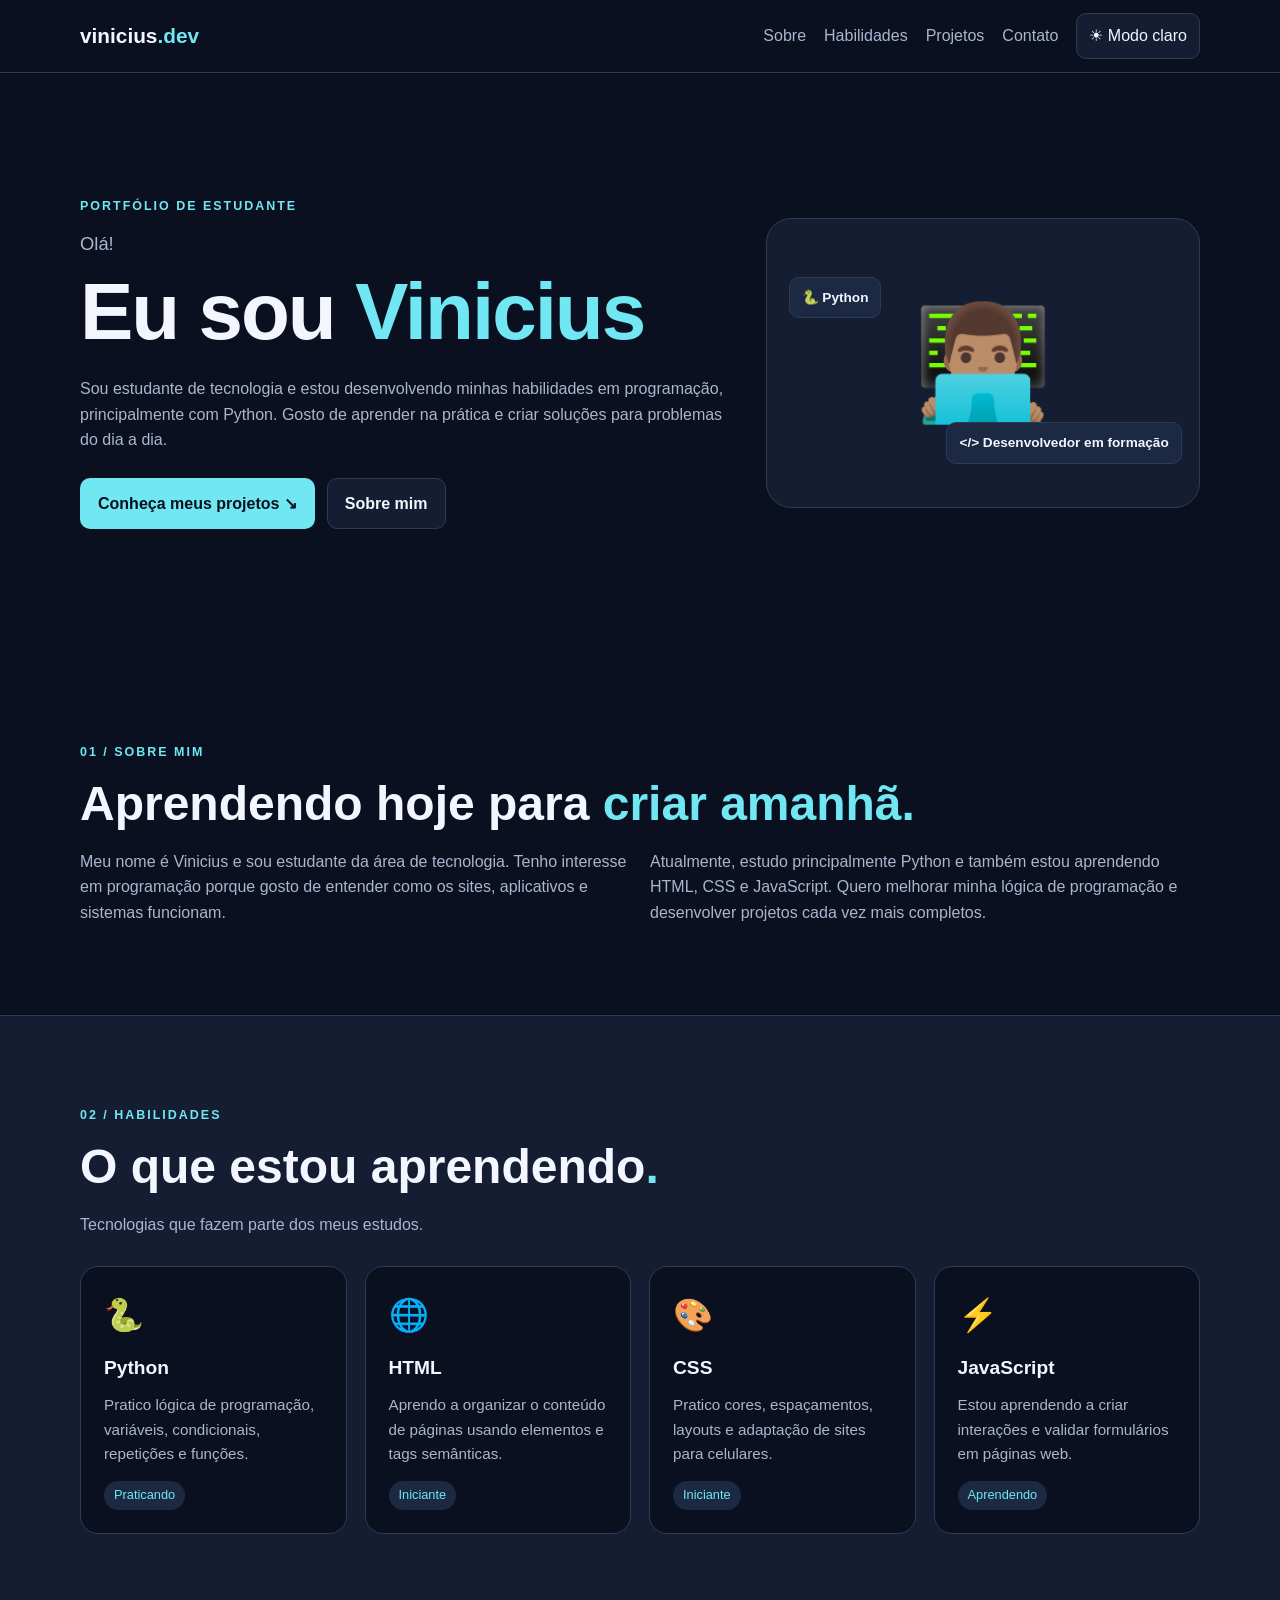
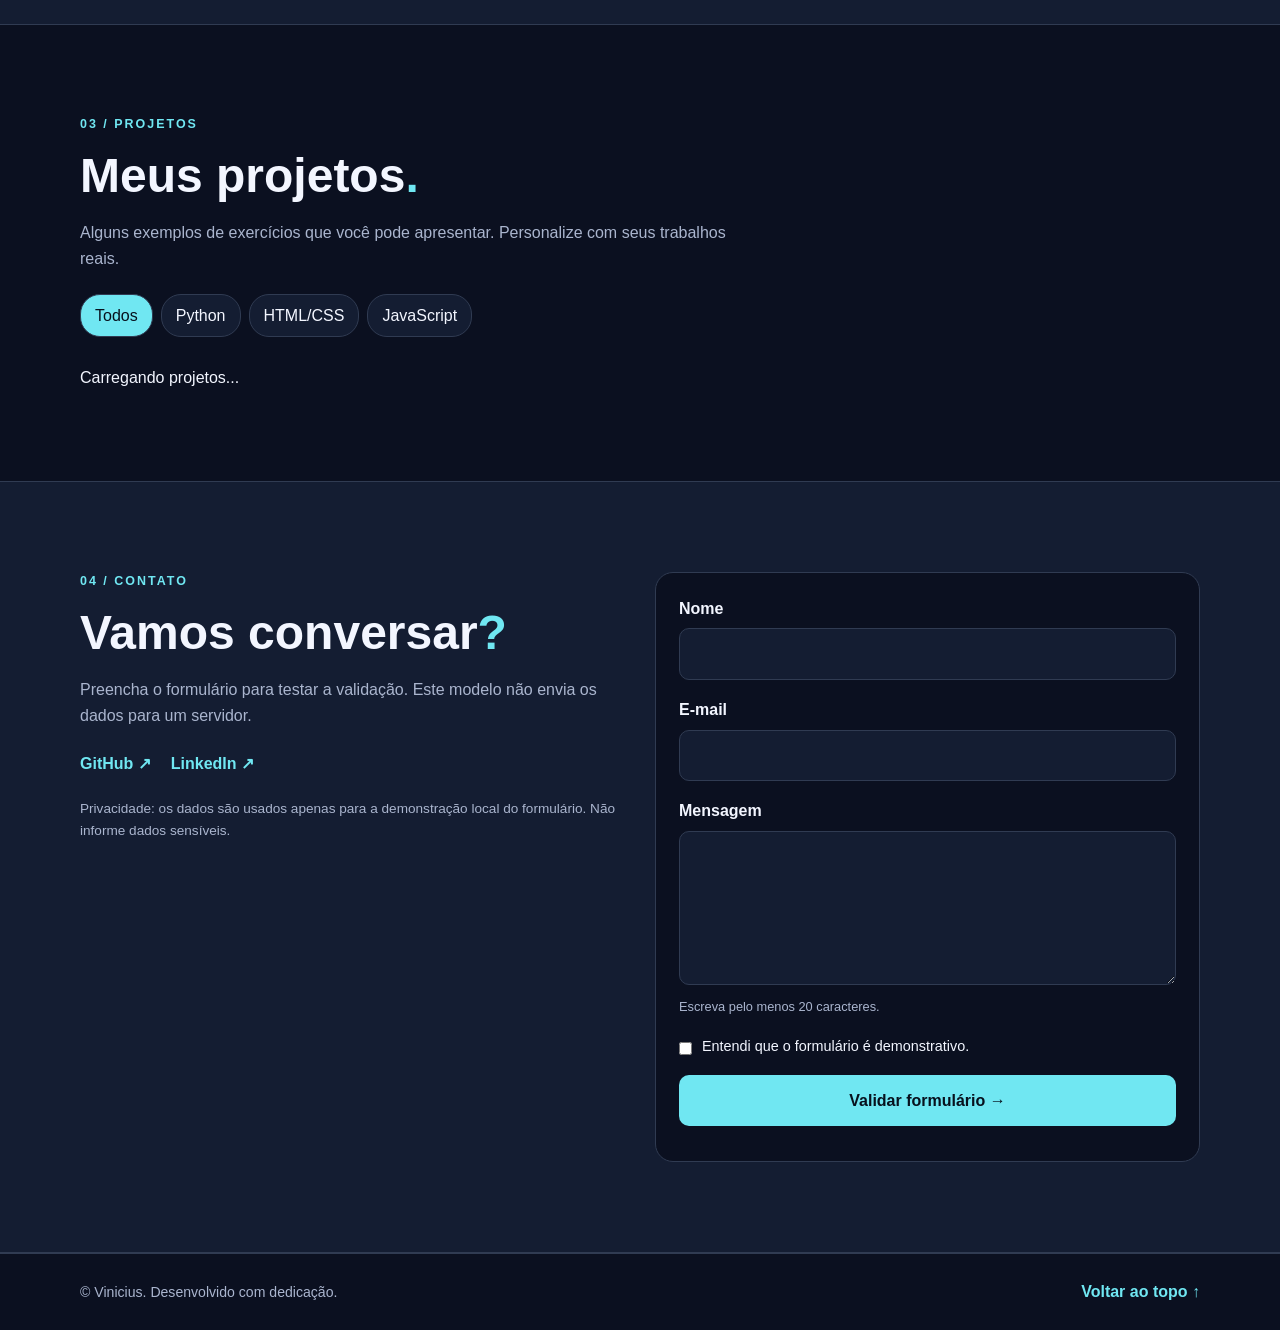
==== portifolio/portfolio/index.html @ c6e88396 "Add files via upload" ====
<!DOCTYPE html>
<html lang="pt-BR">
<head>
    <meta charset="UTF-8">
    <meta name="viewport" content="width=device-width, initial-scale=1.0">
    <title>Vinicius | Portfólio</title>

    <link rel="stylesheet" href="css/style.css">
    <script src="js/script.js" defer></script>
</head>

<body>
    <a class="pular-conteudo" href="#conteudo">
        Pular para o conteúdo
    </a>

    <header class="cabecalho" id="topo">
        <nav class="container navegacao" aria-label="Menu principal">
            <a class="logo" href="#inicio">vinicius<span>.dev</span></a>

            <button class="botao-menu" id="botao-menu"
                type="button" aria-label="Abrir menu"
                aria-controls="links-menu" aria-expanded="false">
                ☰
            </button>

            <div class="links-menu" id="links-menu">
                <a href="#sobre">Sobre</a>
                <a href="#habilidades">Habilidades</a>
                <a href="#projetos">Projetos</a>
                <a href="#contato">Contato</a>

                <button class="botao-tema" id="botao-tema"
                    type="button" aria-label="Ativar modo claro">
                    ☀ <span id="texto-tema">Modo claro</span>
                </button>
            </div>
        </nav>
    </header>

    <main id="conteudo">

        <section class="hero container" id="inicio">
            <div class="hero-texto">
                <p class="sobretitulo">PORTFÓLIO DE ESTUDANTE</p>

                <p class="saudacao" id="saudacao">Olá!</p>

                <h1>Eu sou <span>Vinicius</span></h1>

                <p class="descricao">
                    Sou estudante de tecnologia e estou desenvolvendo
                    minhas habilidades em programação, principalmente
                    com Python. Gosto de aprender na prática e criar
                    soluções para problemas do dia a dia.
                </p>

                <div class="botoes">
                    <a href="#projetos" class="botao botao-principal">
                        Conheça meus projetos ↘
                    </a>

                    <a href="#sobre" class="botao botao-secundario">
                        Sobre mim
                    </a>
                </div>
            </div>

            <div class="avatar">
                <div class="avatar-icone" role="img"
                    aria-label="Ilustração de estudante de programação">
                    👨🏽‍💻
                </div>

                <span class="etiqueta">🐍 Python</span>
                <span class="etiqueta etiqueta-segunda">
                    &lt;/&gt; Desenvolvedor em formação
                </span>
            </div>
        </section>

        <section class="secao container" id="sobre">
            <p class="sobretitulo">01 / SOBRE MIM</p>

            <h2>Aprendendo hoje para <span>criar amanhã.</span></h2>

            <div class="sobre-texto">
                <p>
                    Meu nome é Vinicius e sou estudante da área
                    de tecnologia. Tenho interesse em programação
                    porque gosto de entender como os sites,
                    aplicativos e sistemas funcionam.
                </p>

                <p>
                    Atualmente, estudo principalmente Python e
                    também estou aprendendo HTML, CSS e JavaScript.
                    Quero melhorar minha lógica de programação e
                    desenvolver projetos cada vez mais completos.
                </p>
            </div>
        </section>

        <section class="secao secao-fundo" id="habilidades">
            <div class="container">
                <p class="sobretitulo">02 / HABILIDADES</p>

                <h2>O que estou aprendendo<span>.</span></h2>

                <p class="descricao">
                    Tecnologias que fazem parte dos meus estudos.
                </p>

                <div class="habilidades-grade">

                    <article class="cartao">
                        <div class="icone">🐍</div>
                        <h3>Python</h3>
                        <p>
                            Pratico lógica de programação, variáveis,
                            condicionais, repetições e funções.
                        </p>
                        <span class="nivel">Praticando</span>
                    </article>

                    <article class="cartao">
                        <div class="icone">🌐</div>
                        <h3>HTML</h3>
                        <p>
                            Aprendo a organizar o conteúdo de páginas
                            usando elementos e tags semânticas.
                        </p>
                        <span class="nivel">Iniciante</span>
                    </article>

                    <article class="cartao">
                        <div class="icone">🎨</div>
                        <h3>CSS</h3>
                        <p>
                            Pratico cores, espaçamentos, layouts
                            e adaptação de sites para celulares.
                        </p>
                        <span class="nivel">Iniciante</span>
                    </article>

                    <article class="cartao">
                        <div class="icone">⚡</div>
                        <h3>JavaScript</h3>
                        <p>
                            Estou aprendendo a criar interações
                            e validar formulários em páginas web.
                        </p>
                        <span class="nivel">Aprendendo</span>
                    </article>

                </div>
            </div>
        </section>

        <section class="secao container" id="projetos">
            <p class="sobretitulo">03 / PROJETOS</p>

            <h2>Meus projetos<span>.</span></h2>

            <p class="descricao">
                Alguns exemplos de exercícios que você pode
                apresentar. Personalize com seus trabalhos reais.
            </p>

            <div class="filtros">
                <button class="filtro ativo" data-filtro="todos"
                    type="button" aria-pressed="true">Todos</button>

                <button class="filtro" data-filtro="python"
                    type="button" aria-pressed="false">Python</button>

                <button class="filtro" data-filtro="web"
                    type="button" aria-pressed="false">HTML/CSS</button>

                <button class="filtro" data-filtro="javascript"
                    type="button" aria-pressed="false">JavaScript</button>
            </div>

            <div class="projetos-grade" id="lista-projetos">
                <p>Carregando projetos...</p>
            </div>
        </section>

        <section class="secao secao-fundo" id="contato">
            <div class="container contato-grade">
                <div>
                    <p class="sobretitulo">04 / CONTATO</p>

                    <h2>Vamos conversar<span>?</span></h2>

                    <p class="descricao">
                        Preencha o formulário para testar a validação.
                        Este modelo não envia os dados para um servidor.
                    </p>

                    <div class="redes">
                        <a href="https://github.com/"
                            target="_blank" rel="noopener noreferrer">
                            GitHub ↗
                        </a>

                        <a href="https://www.linkedin.com/"
                            target="_blank" rel="noopener noreferrer">
                            LinkedIn ↗
                        </a>
                    </div>

                    <p class="privacidade">
                        Privacidade: os dados são usados apenas
                        para a demonstração local do formulário.
                        Não informe dados sensíveis.
                    </p>
                </div>

                <form class="formulario" id="formulario-contato" novalidate>

                    <div class="campo">
                        <label for="nome">Nome</label>
                        <input type="text" id="nome" name="nome"
                            autocomplete="name" aria-describedby="erro-nome">
                        <small class="erro" id="erro-nome"></small>
                    </div>

                    <div class="campo">
                        <label for="email">E-mail</label>
                        <input type="email" id="email" name="email"
                            autocomplete="email" aria-describedby="erro-email">
                        <small class="erro" id="erro-email"></small>
                    </div>

                    <div class="campo">
                        <label for="mensagem">Mensagem</label>
                        <textarea id="mensagem" name="mensagem"
                            rows="5" aria-describedby="erro-mensagem"></textarea>
                        <small class="erro" id="erro-mensagem"></small>
                        <small class="ajuda">
                            Escreva pelo menos 20 caracteres.
                        </small>
                    </div>

                    <div class="consentimento">
                        <input type="checkbox" id="consentimento"
                            name="consentimento"
                            aria-describedby="erro-consentimento">

                        <label for="consentimento">
                            Entendi que o formulário é demonstrativo.
                        </label>
                    </div>

                    <small class="erro" id="erro-consentimento"></small>

                    <button class="botao botao-principal botao-enviar"
                        type="submit">
                        Validar formulário →
                    </button>

                    <p id="mensagem-formulario"
                        class="mensagem-formulario"
                        role="status" aria-live="polite"></p>
                </form>
            </div>
        </section>

    </main>

    <footer class="rodape">
        <div class="container rodape-conteudo">
            <p>
                © <span id="ano-atual"></span> Vinicius.
                Desenvolvido com dedicação.
            </p>

            <a href="#topo">Voltar ao topo ↑</a>
        </div>
    </footer>

    <button class="voltar-topo" id="botao-topo"
        type="button" aria-label="Voltar ao topo">
        ↑
    </button>

</body>
<link rel="stylesheet" href="css/style.css">
</html>
---- portifolio/portfolio/css/style.css ----
:root {
    --fundo: #0b1020;
    --superficie: #141d32;
    --superficie-hover: #1c2942;
    --texto: #f3f6ff;
    --texto-suave: #aab5ce;
    --destaque: #70e7f2;
    --destaque-secundario: #a18bff;
    --borda: #303b52;
    --erro: #ff9b9b;
    --sucesso: #8cf0ba;
}

body.tema-claro {
    color-scheme: light;
    --fundo: #f3f6fb;
    --superficie: #ffffff;
    --superficie-hover: #e7edf7;
    --texto: #18223a;
    --texto-suave: #53617a;
    --destaque: #087f91;
    --destaque-secundario: #6247d9;
    --borda: #d5ddea;
    --erro: #b42318;
    --sucesso: #147a43;
}

* {
    margin: 0;
    padding: 0;
    box-sizing: border-box;
}

html {
    scroll-behavior: smooth;
    scroll-padding-top: 90px;
}

body {
    background: var(--fundo);
    color: var(--texto);
    font-family: Arial, Helvetica, sans-serif;
    line-height: 1.6;
    transition: background-color 0.25s, color 0.25s;
}

a {
    color: inherit;
    text-decoration: none;
    transition: color 0.2s, background-color 0.2s;
}

button,
input,
textarea {
    font: inherit;
}

button {
    color: inherit;
}

button,
a,
input,
textarea {
    -webkit-tap-highlight-color: transparent;
}

a:focus-visible,
button:focus-visible,
input:focus-visible,
textarea:focus-visible {
    outline: 3px solid var(--destaque);
    outline-offset: 3px;
}

a:hover {
    color: var(--destaque);
}

.container {
    width: min(90%, 1120px);
    margin: 0 auto;
}

.pular-conteudo {
    position: absolute;
    top: -60px;
    left: 12px;
    padding: 10px;
    background: var(--destaque);
    color: #07111d;
    z-index: 100;
}

.pular-conteudo:focus {
    top: 12px;
}

/* Cabeçalho e navegação */

.cabecalho {
    position: sticky;
    top: 0;
    z-index: 20;
    background: var(--fundo);
    border-bottom: 1px solid var(--borda);
}

.navegacao {
    min-height: 72px;
    display: flex;
    justify-content: space-between;
    align-items: center;
    gap: 20px;
}

.logo {
    font-size: 1.3rem;
    font-weight: bold;
}

.logo span {
    color: var(--destaque);
}

.botao-menu,
.botao-tema {
    border: 1px solid var(--borda);
    background: var(--superficie);
    border-radius: 10px;
    padding: 9px 12px;
    cursor: pointer;
}

.botao-menu {
    font-size: 1.2rem;
}

.links-menu {
    display: none;
    position: absolute;
    top: 72px;
    left: 0;
    right: 0;
    padding: 22px 5%;
    background: var(--superficie);
    border-bottom: 1px solid var(--borda);
    flex-direction: column;
    gap: 18px;
}

.links-menu.aberto {
    display: flex;
}

.links-menu a {
    color: var(--texto-suave);
}

.botao-tema {
    align-self: flex-start;
}

.botao-menu:hover,
.botao-tema:hover {
    border-color: var(--destaque);
}

/* Apresentação inicial */

.hero {
    display: grid;
    grid-template-columns: 1fr;
    gap: 35px;
    align-items: center;
    padding-top: 65px;
    padding-bottom: 65px;
}

.sobretitulo {
    color: var(--destaque);
    font-size: 0.78rem;
    font-weight: bold;
    letter-spacing: 2px;
    margin-bottom: 12px;
}

.saudacao {
    color: var(--texto-suave);
    font-size: 1.15rem;
}

h1 {
    font-size: clamp(2.7rem, 9vw, 5rem);
    line-height: 1.1;
    letter-spacing: -2px;
    margin: 10px 0 20px;
}

h1 span,
h2 span {
    color: var(--destaque);
}

h2 {
    font-size: clamp(2rem, 6vw, 3rem);
    line-height: 1.2;
    margin-bottom: 16px;
}

h3 {
    font-size: 1.2rem;
    margin-bottom: 10px;
}

.descricao {
    color: var(--texto-suave);
    max-width: 650px;
}

.botoes {
    display: flex;
    flex-wrap: wrap;
    gap: 12px;
    margin-top: 25px;
}

.botao {
    display: inline-flex;
    justify-content: center;
    align-items: center;
    gap: 8px;
    padding: 12px 17px;
    border: 1px solid var(--borda);
    border-radius: 10px;
    font-weight: bold;
    cursor: pointer;
    transition: transform 0.2s, background-color 0.2s;
}

.botao:hover {
    transform: translateY(-2px);
}

.botao-principal {
    background: var(--destaque);
    color: #07111d;
    border-color: transparent;
}

.botao-principal:hover {
    background: var(--destaque-secundario);
    color: white;
}

.botao-secundario {
    background: var(--superficie);
}

.avatar {
    min-height: 290px;
    position: relative;
    display: grid;
    place-items: center;
    background: var(--superficie);
    border: 1px solid var(--borda);
    border-radius: 25px;
}

.avatar-icone {
    font-size: 7rem;
}

.etiqueta {
    position: absolute;
    top: 20%;
    left: 5%;
    padding: 9px 12px;
    border-radius: 10px;
    background: var(--superficie-hover);
    border: 1px solid var(--borda);
    font-weight: bold;
    font-size: 0.85rem;
}

.etiqueta-segunda {
    top: auto;
    left: auto;
    right: 4%;
    bottom: 15%;
}

/* Seções */

.secao {
    padding-top: 70px;
    padding-bottom: 70px;
}

.secao-fundo {
    background: var(--superficie);
    border-block: 1px solid var(--borda);
}

.sobre-texto {
    display: grid;
    grid-template-columns: 1fr;
    gap: 20px;
}

.sobre-texto p {
    color: var(--texto-suave);
}

.habilidades-grade,
.projetos-grade {
    display: grid;
    grid-template-columns: 1fr;
    gap: 18px;
    margin-top: 28px;
}

.cartao {
    padding: 23px;
    border: 1px solid var(--borda);
    border-radius: 18px;
    background: var(--fundo);
    transition: transform 0.2s, border-color 0.2s;
}

.cartao:hover {
    transform: translateY(-4px);
    border-color: var(--destaque);
}

.icone {
    font-size: 2rem;
    margin-bottom: 12px;
}

.cartao p {
    color: var(--texto-suave);
    font-size: 0.95rem;
}

.nivel {
    display: inline-block;
    margin-top: 15px;
    padding: 4px 10px;
    border-radius: 20px;
    background: var(--superficie-hover);
    color: var(--destaque);
    font-size: 0.8rem;
}

/* Projetos */

.filtros {
    display: flex;
    flex-wrap: wrap;
    gap: 8px;
    margin-top: 22px;
}

.filtro {
    padding: 8px 14px;
    border: 1px solid var(--borda);
    background: var(--superficie);
    border-radius: 20px;
    cursor: pointer;
}

.filtro:hover,
.filtro.ativo {
    background: var(--destaque);
    color: #07111d;
}

.imagem-projeto {
    width: 100%;
    height: 160px;
    object-fit: cover;
    border-radius: 12px;
    margin-bottom: 15px;
    background: var(--superficie-hover);
}

.rotulo-projeto {
    color: var(--destaque);
    font-size: 0.75rem;
    font-weight: bold;
    text-transform: uppercase;
}

.tecnologias-projeto {
    display: flex;
    flex-wrap: wrap;
    gap: 8px;
    margin-top: 15px;
}

.tecnologias-projeto span {
    padding: 4px 9px;
    font-size: 0.8rem;
    border: 1px solid var(--borda);
    border-radius: 20px;
}

.link-projeto {
    display: inline-block;
    color: var(--destaque);
    font-weight: bold;
    margin-top: 17px;
}

.link-projeto:hover {
    text-decoration: underline;
}

/* Contato e formulário */

.contato-grade {
    display: grid;
    grid-template-columns: 1fr;
    gap: 30px;
}

.redes {
    display: flex;
    flex-wrap: wrap;
    gap: 20px;
    margin-top: 22px;
}

.redes a {
    color: var(--destaque);
    font-weight: bold;
}

.privacidade {
    color: var(--texto-suave);
    font-size: 0.85rem;
    margin-top: 22px;
}

.formulario {
    padding: 23px;
    border: 1px solid var(--borda);
    border-radius: 18px;
    background: var(--fundo);
}

.campo {
    margin-bottom: 17px;
}

.campo label {
    display: block;
    margin-bottom: 7px;
    font-weight: bold;
}

.campo input,
.campo textarea {
    width: 100%;
    padding: 12px;
    color: var(--texto);
    background: var(--superficie);
    border: 1px solid var(--borda);
    border-radius: 10px;
}

.campo textarea {
    resize: vertical;
}

.campo input:focus,
.campo textarea:focus {
    border-color: var(--destaque);
}

.consentimento {
    display: flex;
    align-items: flex-start;
    gap: 10px;
    margin-bottom: 5px;
}

.consentimento input {
    margin-top: 7px;
    accent-color: var(--destaque);
}

.consentimento label {
    font-size: 0.9rem;
}

.erro {
    display: block;
    color: var(--erro);
    font-size: 0.83rem;
    margin-top: 5px;
}

.ajuda {
    display: block;
    color: var(--texto-suave);
    font-size: 0.8rem;
    margin-top: 5px;
}

[aria-invalid="true"] {
    border-color: var(--erro) !important;
}

.botao-enviar {
    width: 100%;
    margin-top: 12px;
}

.mensagem-formulario {
    color: var(--sucesso);
    margin-top: 12px;
    font-weight: bold;
}

/* Rodapé */

.rodape {
    padding: 25px 0;
    border-top: 1px solid var(--borda);
}

.rodape-conteudo {
    display: flex;
    flex-wrap: wrap;
    align-items: center;
    justify-content: space-between;
    gap: 12px;
}

.rodape p {
    color: var(--texto-suave);
    font-size: 0.88rem;
}

.rodape a {
    color: var(--destaque);
    font-weight: bold;
}

.voltar-topo {
    position: fixed;
    right: 18px;
    bottom: 18px;
    display: none;
    padding: 12px 16px;
    background: var(--destaque);
    color: #07111d;
    border: none;
    border-radius: 10px;
    cursor: pointer;
}

.voltar-topo.visivel {
    display: block;
}

/* Layout para tablets */

@media (min-width: 768px) {
    .botao-menu {
        display: none;
    }

    .links-menu {
        display: flex;
        position: static;
        padding: 0;
        border: none;
        background: transparent;
        flex-direction: row;
        align-items: center;
        gap: 18px;
    }

    .hero {
        grid-template-columns: 1.2fr 0.8fr;
        min-height: 580px;
    }

    .sobre-texto {
        grid-template-columns: 1fr 1fr;
    }

    .habilidades-grade {
        grid-template-columns: repeat(2, 1fr);
    }

    .projetos-grade {
        grid-template-columns: repeat(2, 1fr);
    }

    .contato-grade {
        grid-template-columns: 1fr 1fr;
    }
}

/* Layout para computadores */

@media (min-width: 1024px) {
    .habilidades-grade {
        grid-template-columns: repeat(4, 1fr);
    }

    .projetos-grade {
        grid-template-columns: repeat(3, 1fr);
    }

    .secao {
        padding-top: 90px;
        padding-bottom: 90px;
    }
}

@media (prefers-reduced-motion: reduce) {
    *,
    *::before,
    *::after {
        scroll-behavior: auto !important;
        transition: none !important;
    }
}
---- portifolio/portfolio/css/style.css ----
:root {
    --fundo: #0b1020;
    --superficie: #141d32;
    --superficie-hover: #1c2942;
    --texto: #f3f6ff;
    --texto-suave: #aab5ce;
    --destaque: #70e7f2;
    --destaque-secundario: #a18bff;
    --borda: #303b52;
    --erro: #ff9b9b;
    --sucesso: #8cf0ba;
}

body.tema-claro {
    color-scheme: light;
    --fundo: #f3f6fb;
    --superficie: #ffffff;
    --superficie-hover: #e7edf7;
    --texto: #18223a;
    --texto-suave: #53617a;
    --destaque: #087f91;
    --destaque-secundario: #6247d9;
    --borda: #d5ddea;
    --erro: #b42318;
    --sucesso: #147a43;
}

* {
    margin: 0;
    padding: 0;
    box-sizing: border-box;
}

html {
    scroll-behavior: smooth;
    scroll-padding-top: 90px;
}

body {
    background: var(--fundo);
    color: var(--texto);
    font-family: Arial, Helvetica, sans-serif;
    line-height: 1.6;
    transition: background-color 0.25s, color 0.25s;
}

a {
    color: inherit;
    text-decoration: none;
    transition: color 0.2s, background-color 0.2s;
}

button,
input,
textarea {
    font: inherit;
}

button {
    color: inherit;
}

button,
a,
input,
textarea {
    -webkit-tap-highlight-color: transparent;
}

a:focus-visible,
button:focus-visible,
input:focus-visible,
textarea:focus-visible {
    outline: 3px solid var(--destaque);
    outline-offset: 3px;
}

a:hover {
    color: var(--destaque);
}

.container {
    width: min(90%, 1120px);
    margin: 0 auto;
}

.pular-conteudo {
    position: absolute;
    top: -60px;
    left: 12px;
    padding: 10px;
    background: var(--destaque);
    color: #07111d;
    z-index: 100;
}

.pular-conteudo:focus {
    top: 12px;
}

/* Cabeçalho e navegação */

.cabecalho {
    position: sticky;
    top: 0;
    z-index: 20;
    background: var(--fundo);
    border-bottom: 1px solid var(--borda);
}

.navegacao {
    min-height: 72px;
    display: flex;
    justify-content: space-between;
    align-items: center;
    gap: 20px;
}

.logo {
    font-size: 1.3rem;
    font-weight: bold;
}

.logo span {
    color: var(--destaque);
}

.botao-menu,
.botao-tema {
    border: 1px solid var(--borda);
    background: var(--superficie);
    border-radius: 10px;
    padding: 9px 12px;
    cursor: pointer;
}

.botao-menu {
    font-size: 1.2rem;
}

.links-menu {
    display: none;
    position: absolute;
    top: 72px;
    left: 0;
    right: 0;
    padding: 22px 5%;
    background: var(--superficie);
    border-bottom: 1px solid var(--borda);
    flex-direction: column;
    gap: 18px;
}

.links-menu.aberto {
    display: flex;
}

.links-menu a {
    color: var(--texto-suave);
}

.botao-tema {
    align-self: flex-start;
}

.botao-menu:hover,
.botao-tema:hover {
    border-color: var(--destaque);
}

/* Apresentação inicial */

.hero {
    display: grid;
    grid-template-columns: 1fr;
    gap: 35px;
    align-items: center;
    padding-top: 65px;
    padding-bottom: 65px;
}

.sobretitulo {
    color: var(--destaque);
    font-size: 0.78rem;
    font-weight: bold;
    letter-spacing: 2px;
    margin-bottom: 12px;
}

.saudacao {
    color: var(--texto-suave);
    font-size: 1.15rem;
}

h1 {
    font-size: clamp(2.7rem, 9vw, 5rem);
    line-height: 1.1;
    letter-spacing: -2px;
    margin: 10px 0 20px;
}

h1 span,
h2 span {
    color: var(--destaque);
}

h2 {
    font-size: clamp(2rem, 6vw, 3rem);
    line-height: 1.2;
    margin-bottom: 16px;
}

h3 {
    font-size: 1.2rem;
    margin-bottom: 10px;
}

.descricao {
    color: var(--texto-suave);
    max-width: 650px;
}

.botoes {
    display: flex;
    flex-wrap: wrap;
    gap: 12px;
    margin-top: 25px;
}

.botao {
    display: inline-flex;
    justify-content: center;
    align-items: center;
    gap: 8px;
    padding: 12px 17px;
    border: 1px solid var(--borda);
    border-radius: 10px;
    font-weight: bold;
    cursor: pointer;
    transition: transform 0.2s, background-color 0.2s;
}

.botao:hover {
    transform: translateY(-2px);
}

.botao-principal {
    background: var(--destaque);
    color: #07111d;
    border-color: transparent;
}

.botao-principal:hover {
    background: var(--destaque-secundario);
    color: white;
}

.botao-secundario {
    background: var(--superficie);
}

.avatar {
    min-height: 290px;
    position: relative;
    display: grid;
    place-items: center;
    background: var(--superficie);
    border: 1px solid var(--borda);
    border-radius: 25px;
}

.avatar-icone {
    font-size: 7rem;
}

.etiqueta {
    position: absolute;
    top: 20%;
    left: 5%;
    padding: 9px 12px;
    border-radius: 10px;
    background: var(--superficie-hover);
    border: 1px solid var(--borda);
    font-weight: bold;
    font-size: 0.85rem;
}

.etiqueta-segunda {
    top: auto;
    left: auto;
    right: 4%;
    bottom: 15%;
}

/* Seções */

.secao {
    padding-top: 70px;
    padding-bottom: 70px;
}

.secao-fundo {
    background: var(--superficie);
    border-block: 1px solid var(--borda);
}

.sobre-texto {
    display: grid;
    grid-template-columns: 1fr;
    gap: 20px;
}

.sobre-texto p {
    color: var(--texto-suave);
}

.habilidades-grade,
.projetos-grade {
    display: grid;
    grid-template-columns: 1fr;
    gap: 18px;
    margin-top: 28px;
}

.cartao {
    padding: 23px;
    border: 1px solid var(--borda);
    border-radius: 18px;
    background: var(--fundo);
    transition: transform 0.2s, border-color 0.2s;
}

.cartao:hover {
    transform: translateY(-4px);
    border-color: var(--destaque);
}

.icone {
    font-size: 2rem;
    margin-bottom: 12px;
}

.cartao p {
    color: var(--texto-suave);
    font-size: 0.95rem;
}

.nivel {
    display: inline-block;
    margin-top: 15px;
    padding: 4px 10px;
    border-radius: 20px;
    background: var(--superficie-hover);
    color: var(--destaque);
    font-size: 0.8rem;
}

/* Projetos */

.filtros {
    display: flex;
    flex-wrap: wrap;
    gap: 8px;
    margin-top: 22px;
}

.filtro {
    padding: 8px 14px;
    border: 1px solid var(--borda);
    background: var(--superficie);
    border-radius: 20px;
    cursor: pointer;
}

.filtro:hover,
.filtro.ativo {
    background: var(--destaque);
    color: #07111d;
}

.imagem-projeto {
    width: 100%;
    height: 160px;
    object-fit: cover;
    border-radius: 12px;
    margin-bottom: 15px;
    background: var(--superficie-hover);
}

.rotulo-projeto {
    color: var(--destaque);
    font-size: 0.75rem;
    font-weight: bold;
    text-transform: uppercase;
}

.tecnologias-projeto {
    display: flex;
    flex-wrap: wrap;
    gap: 8px;
    margin-top: 15px;
}

.tecnologias-projeto span {
    padding: 4px 9px;
    font-size: 0.8rem;
    border: 1px solid var(--borda);
    border-radius: 20px;
}

.link-projeto {
    display: inline-block;
    color: var(--destaque);
    font-weight: bold;
    margin-top: 17px;
}

.link-projeto:hover {
    text-decoration: underline;
}

/* Contato e formulário */

.contato-grade {
    display: grid;
    grid-template-columns: 1fr;
    gap: 30px;
}

.redes {
    display: flex;
    flex-wrap: wrap;
    gap: 20px;
    margin-top: 22px;
}

.redes a {
    color: var(--destaque);
    font-weight: bold;
}

.privacidade {
    color: var(--texto-suave);
    font-size: 0.85rem;
    margin-top: 22px;
}

.formulario {
    padding: 23px;
    border: 1px solid var(--borda);
    border-radius: 18px;
    background: var(--fundo);
}

.campo {
    margin-bottom: 17px;
}

.campo label {
    display: block;
    margin-bottom: 7px;
    font-weight: bold;
}

.campo input,
.campo textarea {
    width: 100%;
    padding: 12px;
    color: var(--texto);
    background: var(--superficie);
    border: 1px solid var(--borda);
    border-radius: 10px;
}

.campo textarea {
    resize: vertical;
}

.campo input:focus,
.campo textarea:focus {
    border-color: var(--destaque);
}

.consentimento {
    display: flex;
    align-items: flex-start;
    gap: 10px;
    margin-bottom: 5px;
}

.consentimento input {
    margin-top: 7px;
    accent-color: var(--destaque);
}

.consentimento label {
    font-size: 0.9rem;
}

.erro {
    display: block;
    color: var(--erro);
    font-size: 0.83rem;
    margin-top: 5px;
}

.ajuda {
    display: block;
    color: var(--texto-suave);
    font-size: 0.8rem;
    margin-top: 5px;
}

[aria-invalid="true"] {
    border-color: var(--erro) !important;
}

.botao-enviar {
    width: 100%;
    margin-top: 12px;
}

.mensagem-formulario {
    color: var(--sucesso);
    margin-top: 12px;
    font-weight: bold;
}

/* Rodapé */

.rodape {
    padding: 25px 0;
    border-top: 1px solid var(--borda);
}

.rodape-conteudo {
    display: flex;
    flex-wrap: wrap;
    align-items: center;
    justify-content: space-between;
    gap: 12px;
}

.rodape p {
    color: var(--texto-suave);
    font-size: 0.88rem;
}

.rodape a {
    color: var(--destaque);
    font-weight: bold;
}

.voltar-topo {
    position: fixed;
    right: 18px;
    bottom: 18px;
    display: none;
    padding: 12px 16px;
    background: var(--destaque);
    color: #07111d;
    border: none;
    border-radius: 10px;
    cursor: pointer;
}

.voltar-topo.visivel {
    display: block;
}

/* Layout para tablets */

@media (min-width: 768px) {
    .botao-menu {
        display: none;
    }

    .links-menu {
        display: flex;
        position: static;
        padding: 0;
        border: none;
        background: transparent;
        flex-direction: row;
        align-items: center;
        gap: 18px;
    }

    .hero {
        grid-template-columns: 1.2fr 0.8fr;
        min-height: 580px;
    }

    .sobre-texto {
        grid-template-columns: 1fr 1fr;
    }

    .habilidades-grade {
        grid-template-columns: repeat(2, 1fr);
    }

    .projetos-grade {
        grid-template-columns: repeat(2, 1fr);
    }

    .contato-grade {
        grid-template-columns: 1fr 1fr;
    }
}

/* Layout para computadores */

@media (min-width: 1024px) {
    .habilidades-grade {
        grid-template-columns: repeat(4, 1fr);
    }

    .projetos-grade {
        grid-template-columns: repeat(3, 1fr);
    }

    .secao {
        padding-top: 90px;
        padding-bottom: 90px;
    }
}

@media (prefers-reduced-motion: reduce) {
    *,
    *::before,
    *::after {
        scroll-behavior: auto !important;
        transition: none !important;
    }
}
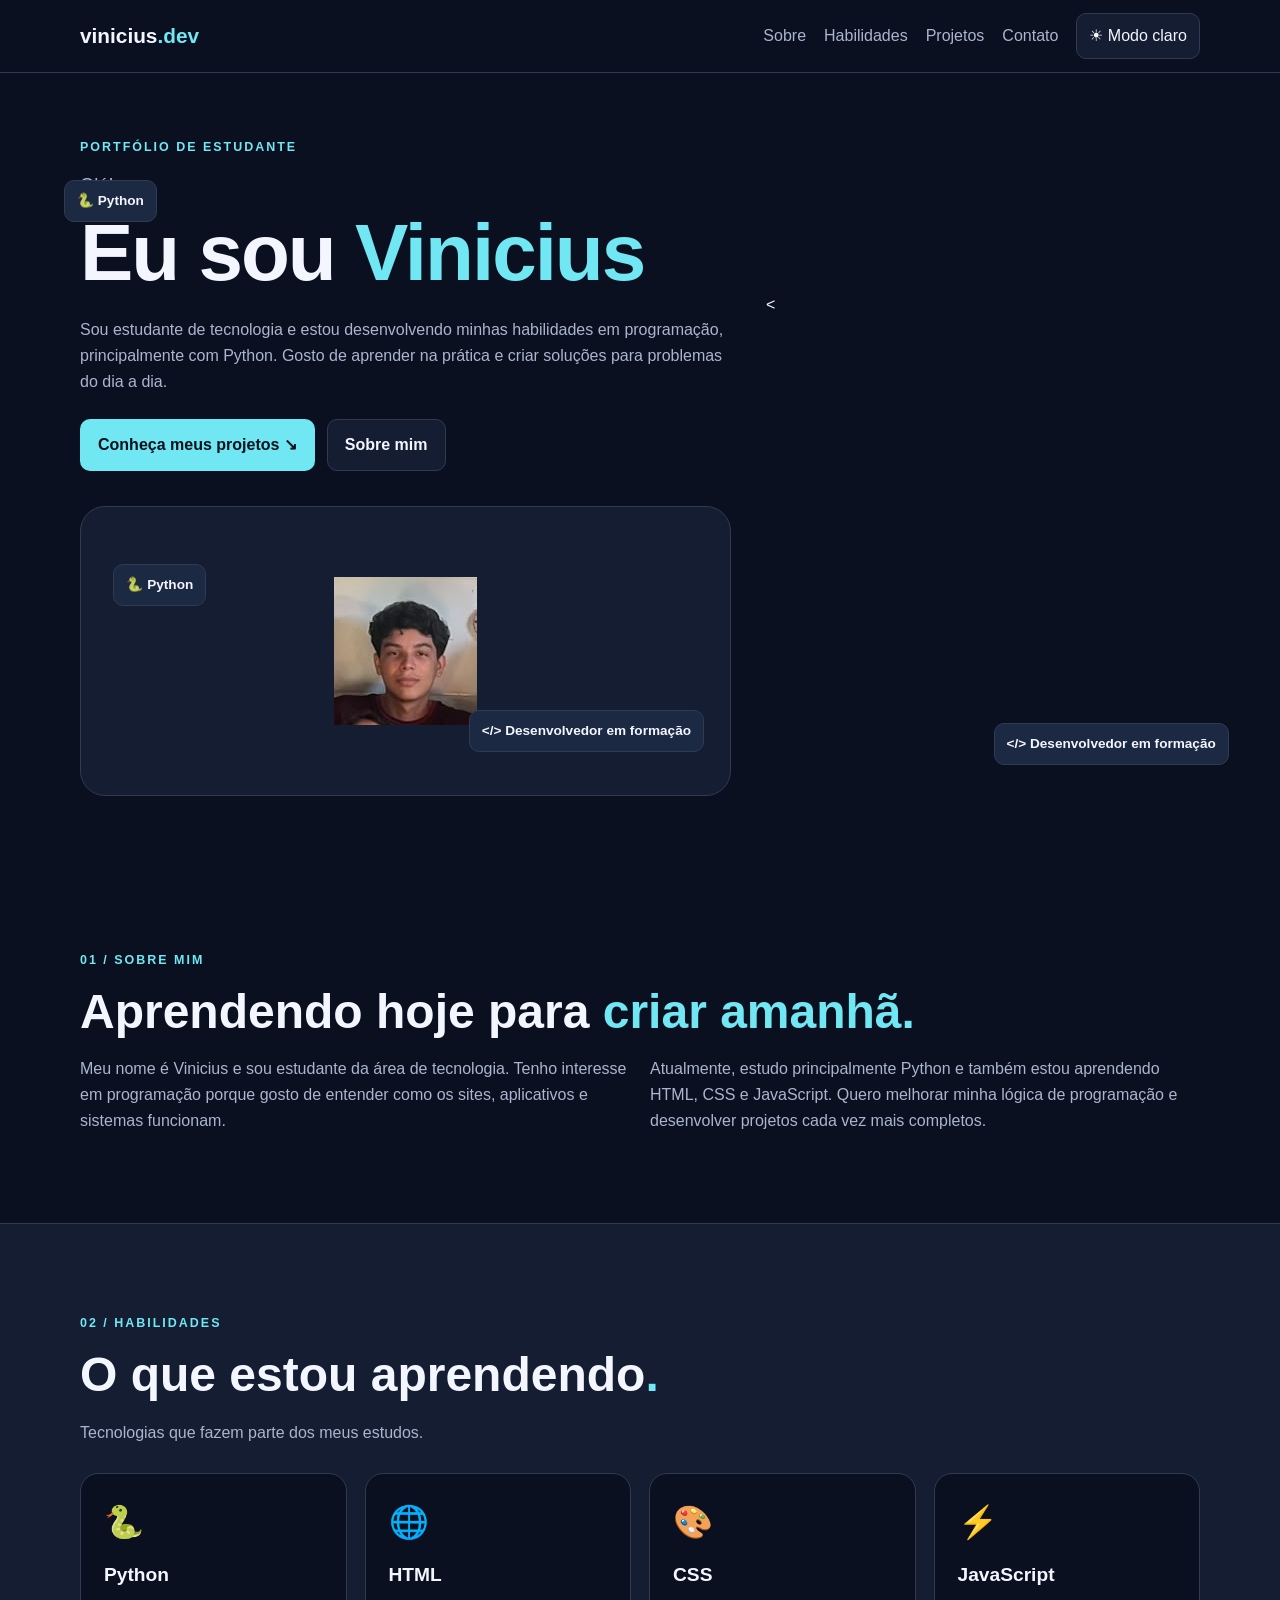
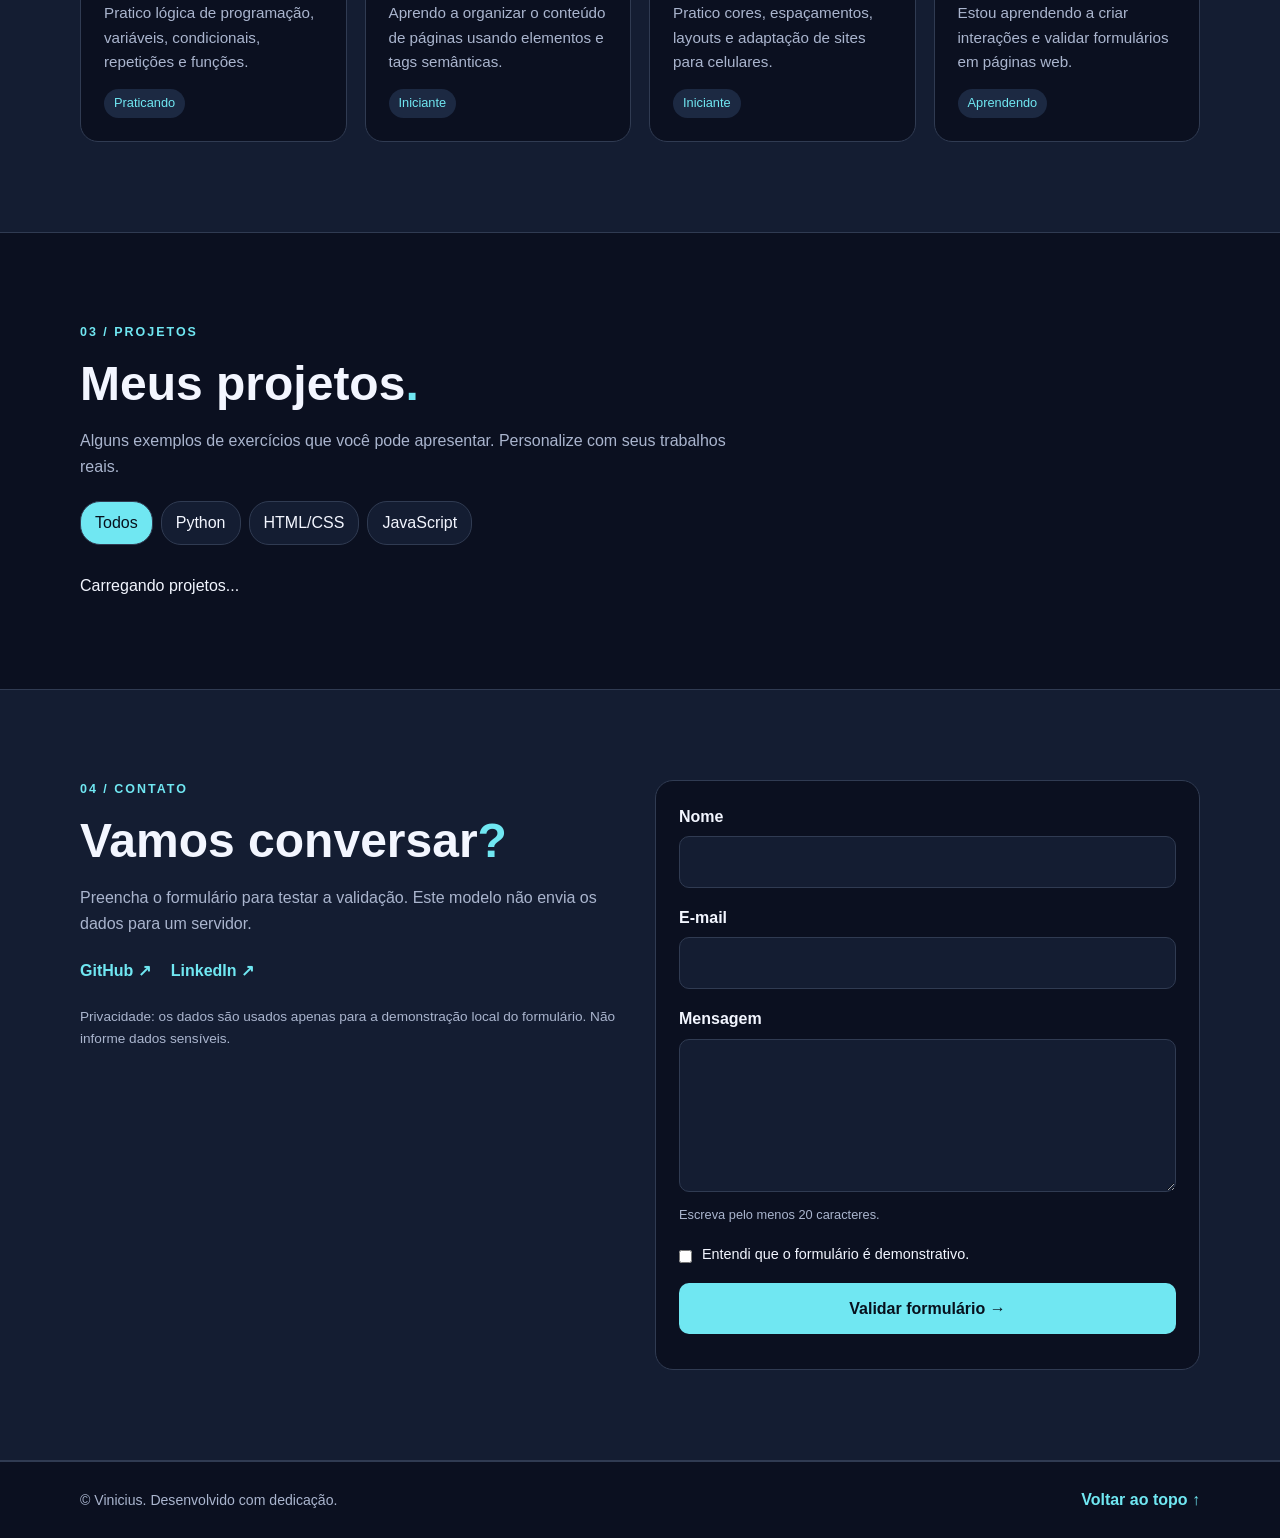
==== commit 2ed7006b: "Add files via upload" ====
--- a/portifolio/portfolio/index.html
+++ b/portifolio/portfolio/index.html
@@ -66,11 +66,19 @@
                 </div>
             </div>
 
-            <div class="avatar">
-                <div class="avatar-icone" role="img"
-                    aria-label="Ilustração de estudante de programação">
-                    👨🏽‍💻
-                </div>
+            <<div class="avatar foto-perfil">
+    <img
+        src="[data-uri]"
+        alt="Foto de perfil de Vinicius"
+        class="foto-perfil-img"
+    >
+
+    <span class="etiqueta">🐍 Python</span>
+
+    <span class="etiqueta etiqueta-segunda">
+        &lt;/&gt; Desenvolvedor em formação
+    </span>
+</div>
 
                 <span class="etiqueta">🐍 Python</span>
                 <span class="etiqueta etiqueta-segunda">
